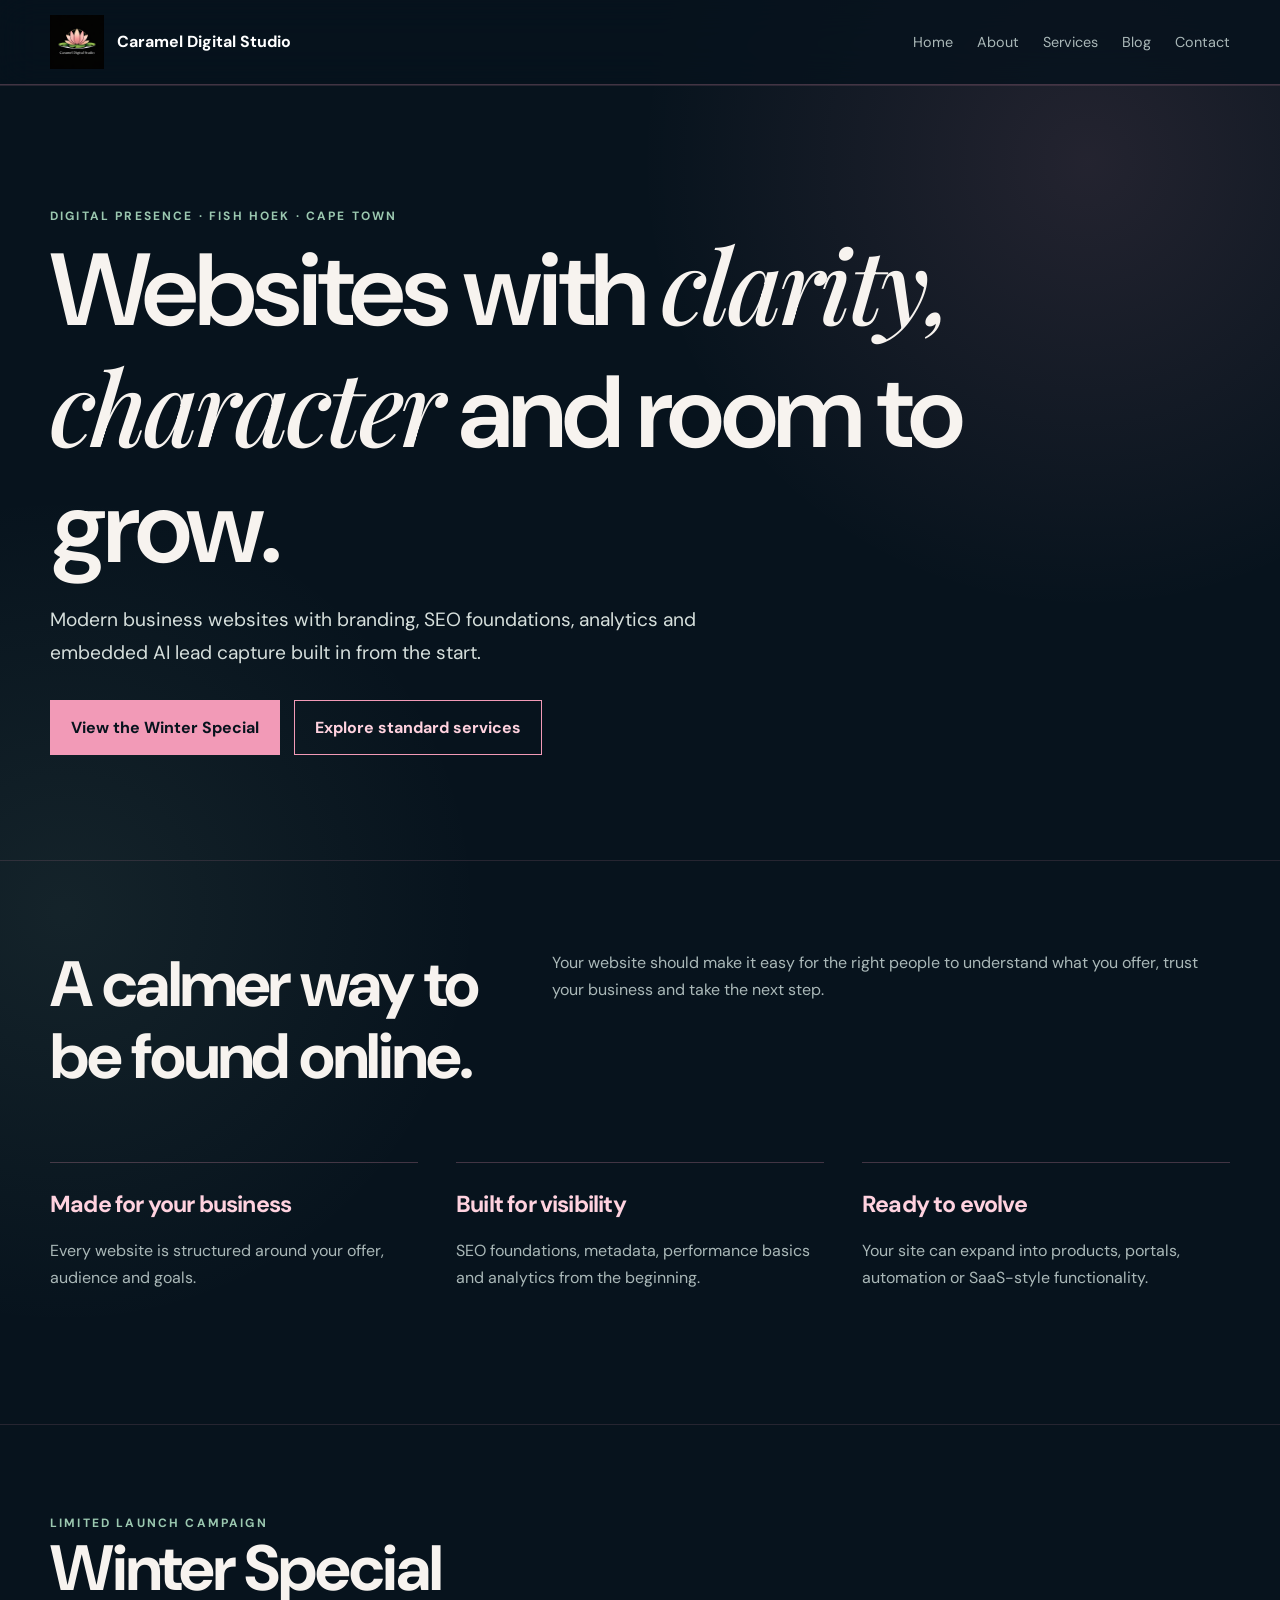
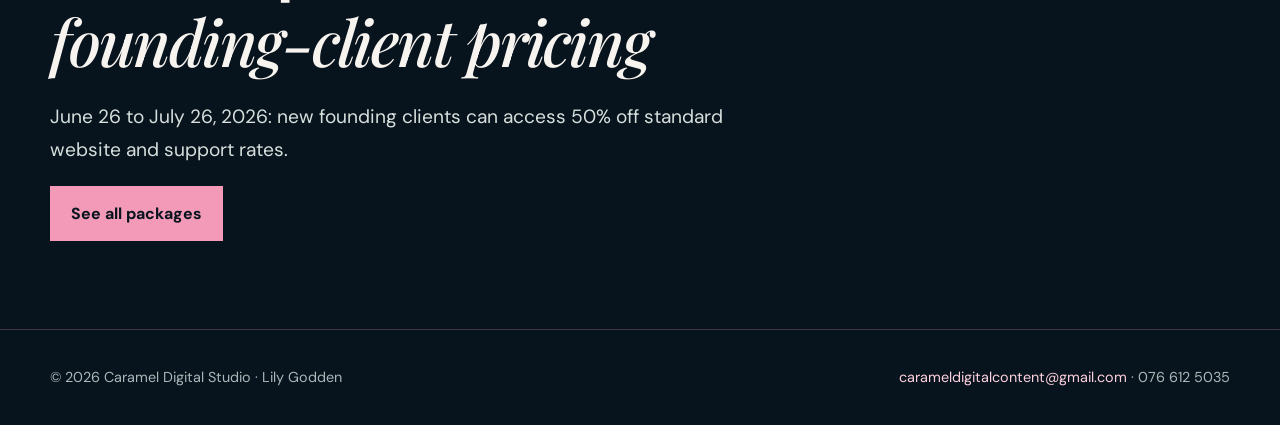
==== index.html @ f5d7af61 "Initial Caramel Digital Studio website test" ====
<!doctype html><html lang="en"><head><meta charset="utf-8"><meta name="viewport" content="width=device-width,initial-scale=1"><title>Home | Caramel Digital Studio</title><link rel="stylesheet" href="style.css"></head><body><header class="site-header"><div class="wrap nav"><a class="brand" href="index.html"><img src="CaramelWaterlilyLogo.png" alt="Caramel Digital Studio waterlily logo"><span>Caramel Digital Studio</span></a><nav class="navlinks"><a href="index.html">Home</a><a href="about.html">About</a><a href="services.html">Services</a><a href="blog.html">Blog</a><a href="contact.html">Contact</a></nav></div></header><main><section class="hero"><div class="wrap"><div class="eyebrow">Digital presence · Fish Hoek · Cape Town</div><h1>Websites with <span class="display">clarity, character</span> and room to grow.</h1><p class="lead">Modern business websites with branding, SEO foundations, analytics and embedded AI lead capture built in from the start.</p><div class="actions"><a class="btn" href="winter-special.html">View the Winter Special</a><a class="btn alt" href="services.html">Explore standard services</a></div></div></section><section><div class="wrap"><div class="section-head"><h2>A calmer way to be found online.</h2><p>Your website should make it easy for the right people to understand what you offer, trust your business and take the next step.</p></div><div class="grid"><div class="item"><h3>Made for your business</h3><p>Every website is structured around your offer, audience and goals.</p></div><div class="item"><h3>Built for visibility</h3><p>SEO foundations, metadata, performance basics and analytics from the beginning.</p></div><div class="item"><h3>Ready to evolve</h3><p>Your site can expand into products, portals, automation or SaaS-style functionality.</p></div></div></div></section><section><div class="wrap"><div class="eyebrow">Limited launch campaign</div><h2>Winter Special<br><span class="display">founding-client pricing</span></h2><p class="lead">June 26 to July 26, 2026: new founding clients can access 50% off standard website and support rates.</p><a class="btn" href="winter-special.html">See all packages</a></div></section></main><footer><div class="wrap footer-flex"><span>© 2026 Caramel Digital Studio · Lily Godden</span><span><a href="mailto:carameldigitalcontent@gmail.com">carameldigitalcontent@gmail.com</a> · 076 612 5035</span></div></footer></body></html>
---- style.css ----
@import url('https://fonts.googleapis.com/css2?family=DM+Sans:wght@400;500;600;700&family=Playfair+Display:ital,wght@0,500;0,600;1,500&display=swap');
:root{--navy:#07131d;--pink:#f29ab7;--soft:#ffd2df;--green:#9bc8b0;--cream:#f7f3ef;--muted:#aab8b8;--line:rgba(242,154,183,.25);--max:1180px}*{box-sizing:border-box}html{scroll-behavior:smooth}body{margin:0;color:var(--cream);background:radial-gradient(circle at 85% 8%,rgba(242,154,183,.12),transparent 28rem),radial-gradient(circle at 5% 45%,rgba(155,200,176,.09),transparent 26rem),var(--navy);font:16px/1.7 'DM Sans',sans-serif}a{color:var(--soft);text-decoration:none}a:hover{color:#fff}.wrap{width:min(var(--max),calc(100% - 40px));margin:auto}.site-header{border-bottom:1px solid var(--line);position:sticky;top:0;z-index:5;backdrop-filter:blur(18px);background:rgba(7,19,29,.84)}.nav{min-height:84px;display:flex;align-items:center;justify-content:space-between;gap:30px}.brand{display:flex;align-items:center;gap:13px;color:#fff;font-weight:700}.brand img{width:54px;height:54px;object-fit:contain}.navlinks{display:flex;gap:24px;flex-wrap:wrap;justify-content:flex-end}.navlinks a{color:var(--muted);font-size:.9rem}.navlinks .active,.navlinks a:hover{color:var(--soft)}.hero{padding:120px 0 105px;min-height:600px;display:grid;align-items:center}.eyebrow{color:var(--green);text-transform:uppercase;letter-spacing:.18em;font-size:.75rem;font-weight:700}h1,h2,h3{line-height:1.12;margin:0 0 20px;letter-spacing:-.035em}h1{font-size:clamp(3.2rem,8vw,7.5rem);max-width:980px;font-weight:600}h2{font-size:clamp(2.2rem,5vw,4.5rem)}h3{font-size:1.45rem;color:var(--soft)}.display{font-family:'Playfair Display',serif;font-style:italic;font-weight:500}.lead{color:#d6dfdc;font-size:1.2rem;max-width:700px}.actions{display:flex;gap:14px;flex-wrap:wrap;margin-top:30px}.btn{display:inline-block;padding:13px 20px;border:1px solid var(--pink);color:var(--navy);background:var(--pink);font-weight:700}.btn.alt{color:var(--soft);background:transparent}.btn:hover{background:#fff;color:var(--navy);border-color:#fff}section{padding:88px 0;border-top:1px solid rgba(242,154,183,.13)}.section-head{display:grid;grid-template-columns:1fr 1.5fr;gap:50px;margin-bottom:50px}.section-head p{color:var(--muted);margin:0}.grid{display:grid;grid-template-columns:repeat(3,1fr);gap:0 38px}.item{padding:28px 0;border-top:1px solid var(--line)}.item p,.item li{color:var(--muted)}.item ul{padding-left:20px}.price{color:var(--pink);font-size:1.35rem;font-weight:700;margin:8px 0 15px}.notice{border-left:3px solid var(--pink);padding:22px 25px;background:rgba(242,154,183,.07);margin:35px 0}.notice strong{color:var(--soft)}.list{padding-left:20px;color:var(--muted)}.quote{font-family:'Playfair Display',serif;font-size:clamp(1.6rem,3vw,2.7rem);color:var(--soft);max-width:850px}footer{border-top:1px solid var(--line);padding:35px 0;color:var(--muted);font-size:.9rem}.footer-flex{display:flex;justify-content:space-between;gap:20px;flex-wrap:wrap}form{max-width:700px}label{display:block;margin:18px 0 7px;color:var(--soft)}input,textarea,select{width:100%;padding:14px;color:#fff;background:rgba(255,255,255,.05);border:1px solid var(--line);font:inherit}textarea{min-height:150px}@media(max-width:800px){.nav{align-items:flex-start;padding:14px 0;flex-direction:column}.hero{padding:80px 0;min-height:auto}.section-head,.grid{grid-template-columns:1fr}section{padding:65px 0}}
.site-header+main{} 
.html-test{}
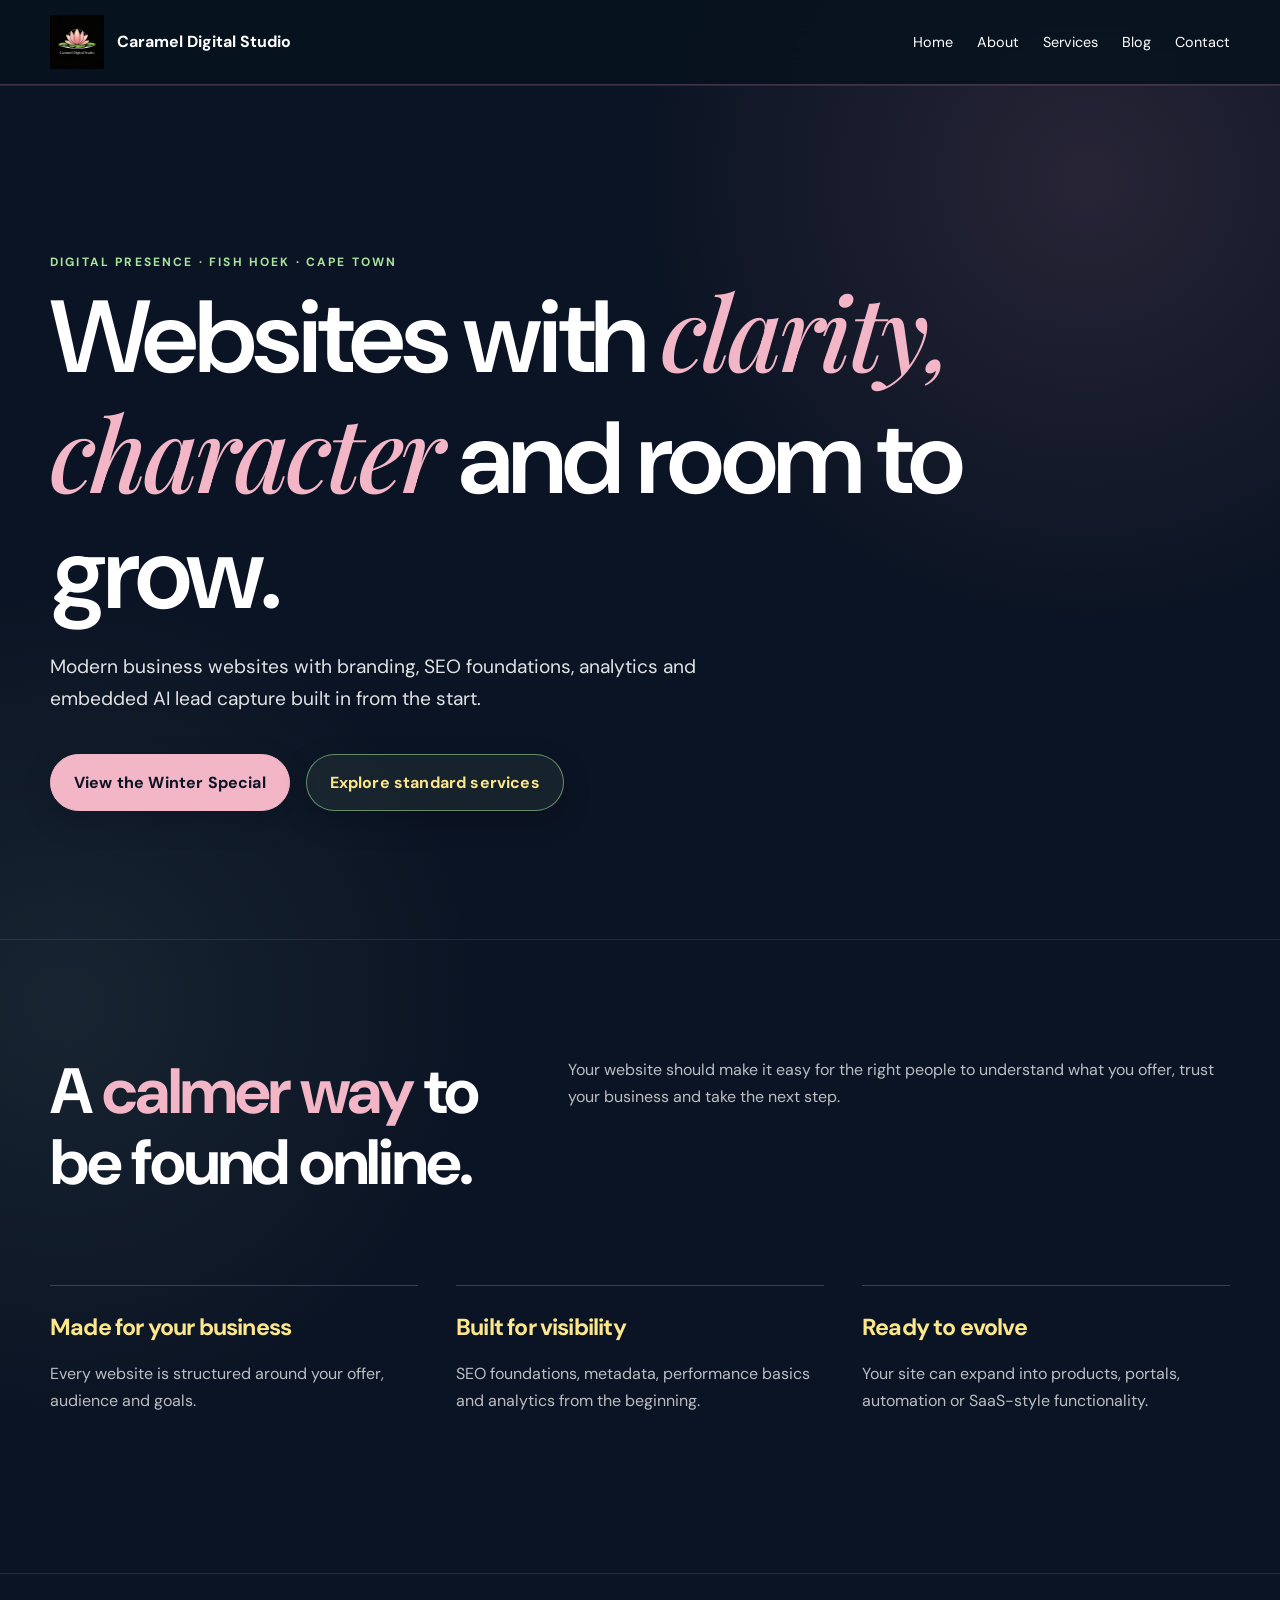
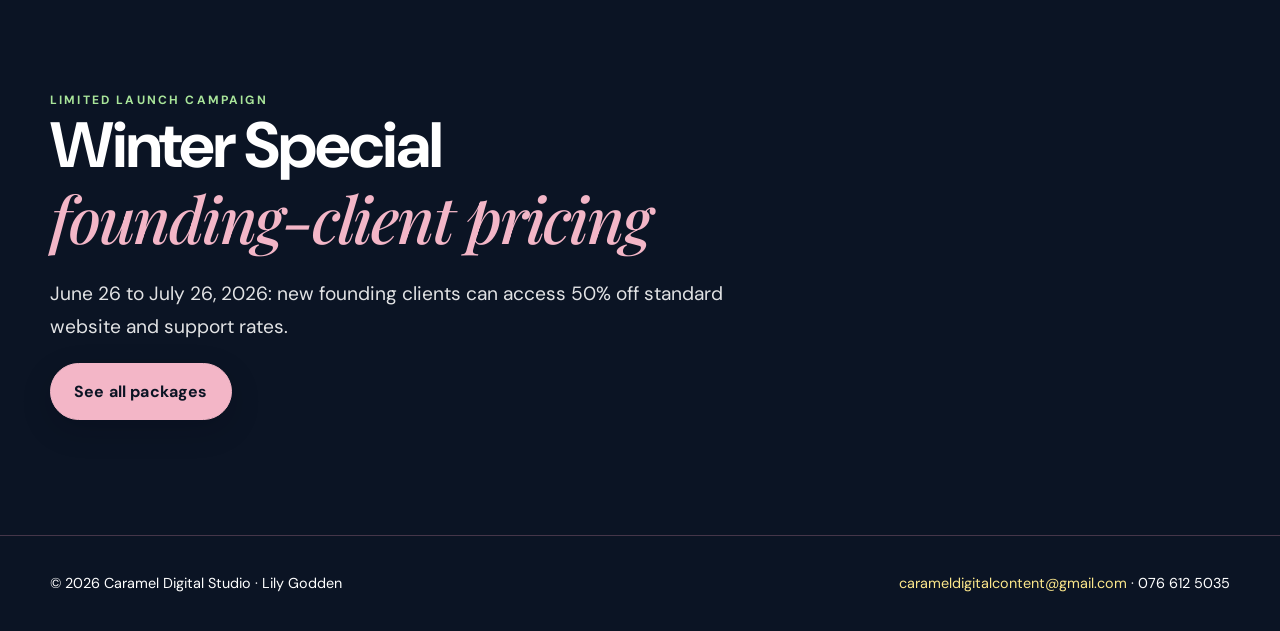
==== commit d597b5f2: "Refine heading emphasis spacing and controls" ====
--- a/index.html
+++ b/index.html
@@ -1 +1 @@
-<!doctype html><html lang="en"><head><meta charset="utf-8"><meta name="viewport" content="width=device-width,initial-scale=1"><title>Home | Caramel Digital Studio</title><link rel="stylesheet" href="style.css"></head><body><header class="site-header"><div class="wrap nav"><a class="brand" href="index.html"><img src="CaramelWaterlilyLogo.png" alt="Caramel Digital Studio waterlily logo"><span>Caramel Digital Studio</span></a><nav class="navlinks"><a href="index.html">Home</a><a href="about.html">About</a><a href="services.html">Services</a><a href="blog.html">Blog</a><a href="contact.html">Contact</a></nav></div></header><main><section class="hero"><div class="wrap"><div class="eyebrow">Digital presence · Fish Hoek · Cape Town</div><h1>Websites with <span class="display">clarity, character</span> and room to grow.</h1><p class="lead">Modern business websites with branding, SEO foundations, analytics and embedded AI lead capture built in from the start.</p><div class="actions"><a class="btn" href="winter-special.html">View the Winter Special</a><a class="btn alt" href="services.html">Explore standard services</a></div></div></section><section><div class="wrap"><div class="section-head"><h2>A calmer way to be found online.</h2><p>Your website should make it easy for the right people to understand what you offer, trust your business and take the next step.</p></div><div class="grid"><div class="item"><h3>Made for your business</h3><p>Every website is structured around your offer, audience and goals.</p></div><div class="item"><h3>Built for visibility</h3><p>SEO foundations, metadata, performance basics and analytics from the beginning.</p></div><div class="item"><h3>Ready to evolve</h3><p>Your site can expand into products, portals, automation or SaaS-style functionality.</p></div></div></div></section><section><div class="wrap"><div class="eyebrow">Limited launch campaign</div><h2>Winter Special<br><span class="display">founding-client pricing</span></h2><p class="lead">June 26 to July 26, 2026: new founding clients can access 50% off standard website and support rates.</p><a class="btn" href="winter-special.html">See all packages</a></div></section></main><footer><div class="wrap footer-flex"><span>© 2026 Caramel Digital Studio · Lily Godden</span><span><a href="mailto:carameldigitalcontent@gmail.com">carameldigitalcontent@gmail.com</a> · 076 612 5035</span></div></footer></body></html>+<!doctype html><html lang="en"><head><meta charset="utf-8"><meta name="viewport" content="width=device-width,initial-scale=1"><title>Home | Caramel Digital Studio</title><link rel="stylesheet" href="style.css"></head><body><header class="site-header"><div class="wrap nav"><a class="brand" href="index.html"><img src="CaramelWaterlilyLogo.png" alt="Caramel Digital Studio waterlily logo"><span>Caramel Digital Studio</span></a><nav class="navlinks"><a href="index.html">Home</a><a href="about.html">About</a><a href="services.html">Services</a><a href="blog.html">Blog</a><a href="contact.html">Contact</a></nav></div></header><main><section class="hero"><div class="wrap"><div class="eyebrow">Digital presence · Fish Hoek · Cape Town</div><h1>Websites with <span class="display">clarity, character</span> and room to grow.</h1><p class="lead">Modern business websites with branding, SEO foundations, analytics and embedded AI lead capture built in from the start.</p><div class="actions"><a class="btn" href="winter-special.html">View the Winter Special</a><a class="btn alt" href="services.html">Explore standard services</a></div></div></section><section><div class="wrap"><div class="section-head"><h2>A <span class="heading-accent">calmer way</span> to be found online.</h2><p>Your website should make it easy for the right people to understand what you offer, trust your business and take the next step.</p></div><div class="grid"><div class="item"><h3>Made for your business</h3><p>Every website is structured around your offer, audience and goals.</p></div><div class="item"><h3>Built for visibility</h3><p>SEO foundations, metadata, performance basics and analytics from the beginning.</p></div><div class="item"><h3>Ready to evolve</h3><p>Your site can expand into products, portals, automation or SaaS-style functionality.</p></div></div></div></section><section><div class="wrap"><div class="eyebrow">Limited launch campaign</div><h2>Winter Special<br><span class="display">founding-client pricing</span></h2><p class="lead">June 26 to July 26, 2026: new founding clients can access 50% off standard website and support rates.</p><a class="btn" href="winter-special.html">See all packages</a></div></section></main><footer><div class="wrap footer-flex"><span>© 2026 Caramel Digital Studio · Lily Godden</span><span><a href="mailto:carameldigitalcontent@gmail.com">carameldigitalcontent@gmail.com</a> · 076 612 5035</span></div></footer></body></html>
--- a/style.css
+++ b/style.css
@@ -1,5 +1,49 @@
 @import url('https://fonts.googleapis.com/css2?family=DM+Sans:wght@400;500;600;700&family=Playfair+Display:ital,wght@0,500;0,600;1,500&display=swap');
-:root{--navy:#07131d;--pink:#f29ab7;--soft:#ffd2df;--green:#9bc8b0;--cream:#f7f3ef;--muted:#aab8b8;--line:rgba(242,154,183,.25);--max:1180px}*{box-sizing:border-box}html{scroll-behavior:smooth}body{margin:0;color:var(--cream);background:radial-gradient(circle at 85% 8%,rgba(242,154,183,.12),transparent 28rem),radial-gradient(circle at 5% 45%,rgba(155,200,176,.09),transparent 26rem),var(--navy);font:16px/1.7 'DM Sans',sans-serif}a{color:var(--soft);text-decoration:none}a:hover{color:#fff}.wrap{width:min(var(--max),calc(100% - 40px));margin:auto}.site-header{border-bottom:1px solid var(--line);position:sticky;top:0;z-index:5;backdrop-filter:blur(18px);background:rgba(7,19,29,.84)}.nav{min-height:84px;display:flex;align-items:center;justify-content:space-between;gap:30px}.brand{display:flex;align-items:center;gap:13px;color:#fff;font-weight:700}.brand img{width:54px;height:54px;object-fit:contain}.navlinks{display:flex;gap:24px;flex-wrap:wrap;justify-content:flex-end}.navlinks a{color:var(--muted);font-size:.9rem}.navlinks .active,.navlinks a:hover{color:var(--soft)}.hero{padding:120px 0 105px;min-height:600px;display:grid;align-items:center}.eyebrow{color:var(--green);text-transform:uppercase;letter-spacing:.18em;font-size:.75rem;font-weight:700}h1,h2,h3{line-height:1.12;margin:0 0 20px;letter-spacing:-.035em}h1{font-size:clamp(3.2rem,8vw,7.5rem);max-width:980px;font-weight:600}h2{font-size:clamp(2.2rem,5vw,4.5rem)}h3{font-size:1.45rem;color:var(--soft)}.display{font-family:'Playfair Display',serif;font-style:italic;font-weight:500}.lead{color:#d6dfdc;font-size:1.2rem;max-width:700px}.actions{display:flex;gap:14px;flex-wrap:wrap;margin-top:30px}.btn{display:inline-block;padding:13px 20px;border:1px solid var(--pink);color:var(--navy);background:var(--pink);font-weight:700}.btn.alt{color:var(--soft);background:transparent}.btn:hover{background:#fff;color:var(--navy);border-color:#fff}section{padding:88px 0;border-top:1px solid rgba(242,154,183,.13)}.section-head{display:grid;grid-template-columns:1fr 1.5fr;gap:50px;margin-bottom:50px}.section-head p{color:var(--muted);margin:0}.grid{display:grid;grid-template-columns:repeat(3,1fr);gap:0 38px}.item{padding:28px 0;border-top:1px solid var(--line)}.item p,.item li{color:var(--muted)}.item ul{padding-left:20px}.price{color:var(--pink);font-size:1.35rem;font-weight:700;margin:8px 0 15px}.notice{border-left:3px solid var(--pink);padding:22px 25px;background:rgba(242,154,183,.07);margin:35px 0}.notice strong{color:var(--soft)}.list{padding-left:20px;color:var(--muted)}.quote{font-family:'Playfair Display',serif;font-size:clamp(1.6rem,3vw,2.7rem);color:var(--soft);max-width:850px}footer{border-top:1px solid var(--line);padding:35px 0;color:var(--muted);font-size:.9rem}.footer-flex{display:flex;justify-content:space-between;gap:20px;flex-wrap:wrap}form{max-width:700px}label{display:block;margin:18px 0 7px;color:var(--soft)}input,textarea,select{width:100%;padding:14px;color:#fff;background:rgba(255,255,255,.05);border:1px solid var(--line);font:inherit}textarea{min-height:150px}@media(max-width:800px){.nav{align-items:flex-start;padding:14px 0;flex-direction:column}.hero{padding:80px 0;min-height:auto}.section-head,.grid{grid-template-columns:1fr}section{padding:65px 0}}
+:root{--navy:#0B1424;--pink:#F3B6C7;--soft:#FCE78B;--green:#A9E59A;--cream:#FFFFFF;--muted:#FFFFFF;--line:rgba(242,154,183,.25);--max:1180px}*{box-sizing:border-box}html{scroll-behavior:smooth}body{margin:0;color:var(--cream);background:radial-gradient(circle at 85% 8%,rgba(242,154,183,.12),transparent 28rem),radial-gradient(circle at 5% 45%,rgba(155,200,176,.09),transparent 26rem),var(--navy);font:16px/1.7 'DM Sans',sans-serif}a{color:var(--soft);text-decoration:none}a:hover{color:#fff}.wrap{width:min(var(--max),calc(100% - 40px));margin:auto}.site-header{border-bottom:1px solid var(--line);position:sticky;top:0;z-index:5;backdrop-filter:blur(18px);background:rgba(7,19,29,.84)}.nav{min-height:84px;display:flex;align-items:center;justify-content:space-between;gap:30px}.brand{display:flex;align-items:center;gap:13px;color:#fff;font-weight:700}.brand img{width:54px;height:54px;object-fit:contain}.navlinks{display:flex;gap:24px;flex-wrap:wrap;justify-content:flex-end}.navlinks a{color:var(--muted);font-size:.9rem}.navlinks .active,.navlinks a:hover{color:var(--soft)}.hero{padding:120px 0 105px;min-height:600px;display:grid;align-items:center}.eyebrow{color:var(--green);text-transform:uppercase;letter-spacing:.18em;font-size:.75rem;font-weight:700}h1,h2,h3{line-height:1.12;margin:0 0 20px;letter-spacing:-.035em}h1{font-size:clamp(3.2rem,8vw,7.5rem);max-width:980px;font-weight:600}h2{font-size:clamp(2.2rem,5vw,4.5rem)}h3{font-size:1.45rem;color:var(--soft)}.display{font-family:'Playfair Display',serif;font-style:italic;font-weight:500}.lead{color:#FFFFFF;font-size:1.2rem;max-width:700px}.actions{display:flex;gap:14px;flex-wrap:wrap;margin-top:30px}.btn{display:inline-block;padding:13px 20px;border:1px solid var(--pink);color:var(--navy);background:var(--pink);font-weight:700}.btn.alt{color:var(--soft);background:transparent}.btn:hover{background:#fff;color:var(--navy);border-color:#fff}section{padding:88px 0;border-top:1px solid rgba(242,154,183,.13)}.section-head{display:grid;grid-template-columns:1fr 1.5fr;gap:50px;margin-bottom:50px}.section-head p{color:var(--muted);margin:0}.grid{display:grid;grid-template-columns:repeat(3,1fr);gap:0 38px}.item{padding:28px 0;border-top:1px solid var(--line)}.item p,.item li{color:var(--muted)}.item ul{padding-left:20px}.price{color:var(--pink);font-size:1.35rem;font-weight:700;margin:8px 0 15px}.notice{border-left:3px solid var(--pink);padding:22px 25px;background:rgba(242,154,183,.07);margin:35px 0}.notice strong{color:var(--soft)}.list{padding-left:20px;color:var(--muted)}.quote{font-family:'Playfair Display',serif;font-size:clamp(1.6rem,3vw,2.7rem);color:var(--soft);max-width:850px}footer{border-top:1px solid var(--line);padding:35px 0;color:var(--muted);font-size:.9rem}.footer-flex{display:flex;justify-content:space-between;gap:20px;flex-wrap:wrap}form{max-width:700px}label{display:block;margin:18px 0 7px;color:var(--soft)}input,textarea,select{width:100%;padding:14px;color:#fff;background:rgba(255,255,255,.05);border:1px solid var(--line);font:inherit}textarea{min-height:150px}@media(max-width:800px){.nav{align-items:flex-start;padding:14px 0;flex-direction:column}.hero{padding:80px 0;min-height:auto}.section-head,.grid{grid-template-columns:1fr}section{padding:65px 0}}
 .site-header+main{} 
 .html-test{}
 
+
+
+/* Visual refinement: calm spacing, deliberate emphasis, softened controls */
+.display,
+.heading-accent { color: var(--pink); }
+.hero { padding: clamp(96px, 13vw, 180px) 0 clamp(88px, 10vw, 132px); }
+section { padding: clamp(72px, 9vw, 116px) 0; }
+.section-head { gap: clamp(32px, 6vw, 76px); margin-bottom: clamp(38px, 6vw, 66px); }
+.lead { max-width: 680px; opacity: .88; }
+.section-head p,
+.item p,
+.item li,
+.list { opacity: .72; }
+.actions { gap: 16px; margin-top: 38px; }
+.btn {
+  border-radius: 999px;
+  padding: 14px 23px;
+  letter-spacing: .01em;
+  box-shadow: 0 10px 30px rgba(4,8,17,.18);
+  transition: transform .2s ease, background .2s ease, border-color .2s ease, box-shadow .2s ease;
+}
+.btn.alt {
+  border-color: rgba(169,229,154,.55);
+  background: rgba(169,229,154,.07);
+}
+.btn:hover {
+  transform: translateY(-2px);
+  box-shadow: 0 14px 34px rgba(4,8,17,.28);
+}
+.notice,
+input,
+textarea,
+select { border-radius: 16px; }
+.notice { padding: 24px 28px; }
+input, textarea, select { background: rgba(11,20,36,.48); }
+input:focus, textarea:focus, select:focus {
+  outline: 2px solid rgba(243,182,199,.45);
+  outline-offset: 3px;
+}
+@media (max-width: 800px) {
+  .hero { padding: 78px 0 86px; }
+  section { padding: 64px 0; }
+  .navlinks { gap: 14px 18px; }
+}
